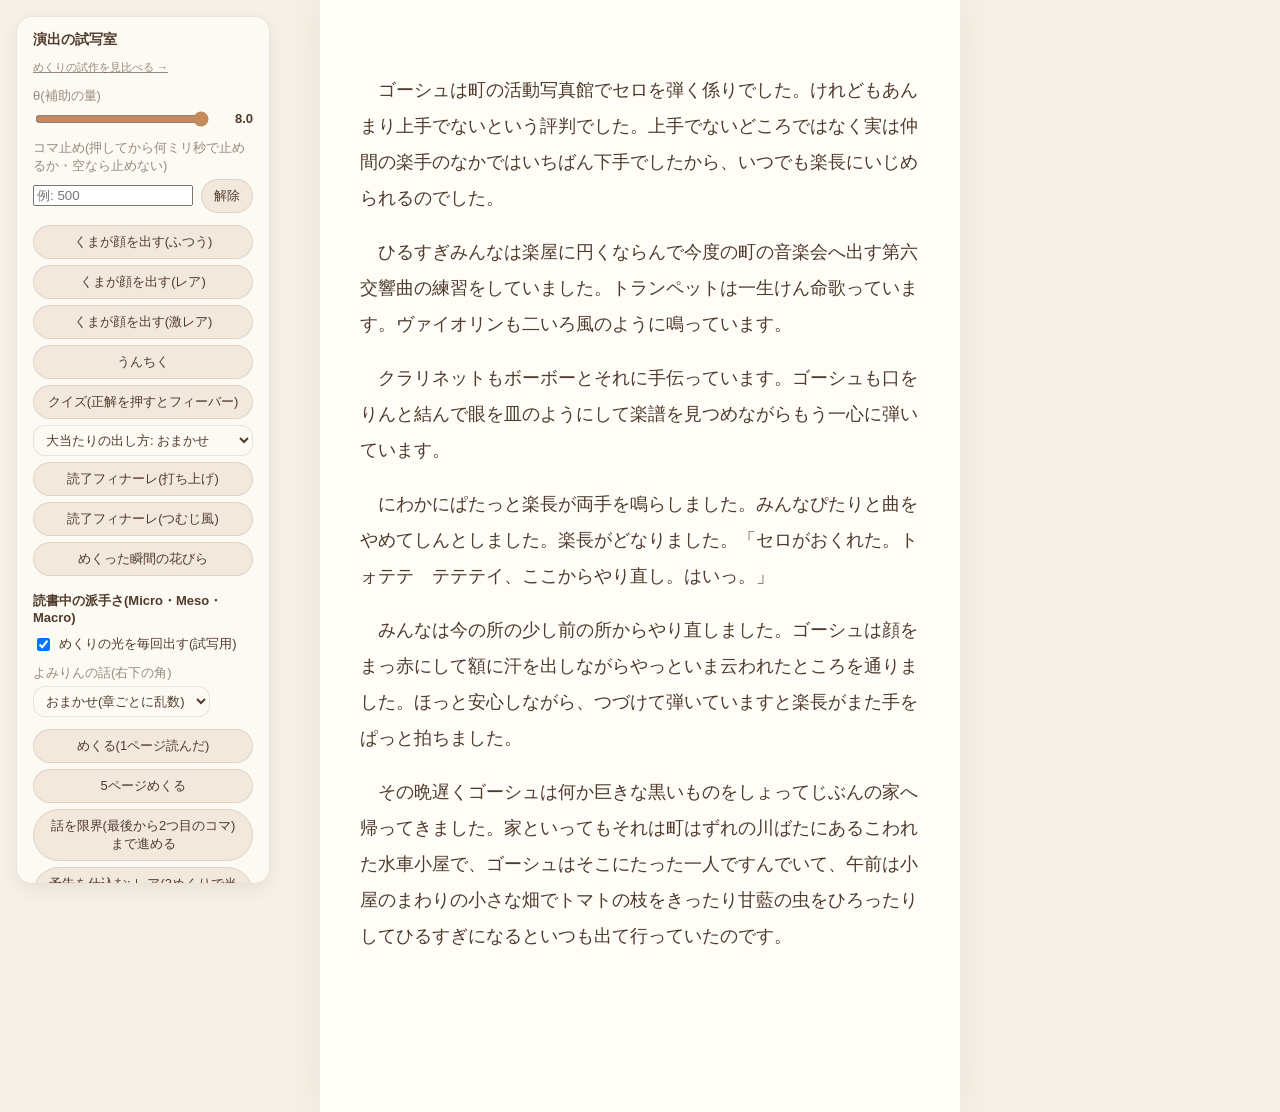
==== tools/preview/index.html @ f7ebdb57 "experiment: めくり演出の余白案と短い全画面案を比較する試写室" ====
<!doctype html>
<!--
  読書中の演出の試写室。拡張を入れずに、くまの動き(顔を出す・うんちく・クイズ正解・読了)を θ ごとに見る。

    python3 -m http.server 8000      (リポジトリの一番上で)
    → http://localhost:8000/tools/preview/

  ES モジュールなので file:// では開けない。動きを減らす設定は DevTools の Rendering →
  「Emulate CSS media feature prefers-reduced-motion」で試す。
-->
<html lang="ja">
  <head>
    <meta charset="utf-8" />
    <meta name="viewport" content="width=device-width, initial-scale=1" />
    <title>よみりん 演出の試写室</title>
    <style>
      :root {
        --bg: #f6f0e6;
        --paper: #fdfaf3;
        --ink: #4f3a2c;
        --muted: rgba(79, 58, 44, 0.58);
        --faint: rgba(79, 58, 44, 0.12);
        font-family: 'Hiragino Maru Gothic ProN', 'Zen Maru Gothic', 'M PLUS Rounded 1c', sans-serif;
        color: var(--ink);
      }
      body {
        margin: 0;
        background: var(--bg);
        min-height: 100vh;
      }
      .book {
        max-width: 640px;
        margin: 0 auto;
        padding: 72px 40px 140px;
        background: #fffdf8;
        min-height: 100vh;
        box-sizing: border-box;
        font-family: 'Hiragino Mincho ProN', 'Yu Mincho', serif;
        font-size: 18px;
        line-height: 2;
        box-shadow: 0 0 40px rgba(79, 58, 44, 0.08);
      }
      .book p {
        margin: 0 0 1em;
        text-indent: 1em;
      }
      .panel {
        position: fixed;
        left: 16px;
        top: 16px;
        width: 220px;
        background: var(--paper);
        border: 1px solid var(--faint);
        border-radius: 16px;
        box-shadow: 0 6px 18px rgba(79, 58, 44, 0.08);
        padding: 14px 16px 16px;
        font-size: 13px;
        max-height: calc(100vh - 64px);
        overflow: auto;
      }
      .panel h2 {
        margin: 16px 0 6px;
        font-size: 13px;
        font-weight: 700;
      }
      .check {
        display: flex !important;
        gap: 6px;
        align-items: center;
        color: var(--ink) !important;
      }
      .panel h1 {
        margin: 0 0 10px;
        font-size: 14px;
        font-weight: 700;
      }
      .panel label {
        display: block;
        color: var(--muted);
        margin: 10px 0 4px;
      }
      .theta {
        display: flex;
        align-items: center;
        gap: 8px;
      }
      .theta input {
        flex: 1;
        min-width: 0;
        accent-color: #c58a5c;
      }
      .theta output {
        width: 2.6em;
        text-align: right;
        font-variant-numeric: tabular-nums;
        font-weight: 700;
      }
      .tier {
        color: var(--muted);
        font-size: 12px;
        margin-top: 2px;
      }
      .buttons {
        display: grid;
        gap: 6px;
        margin-top: 12px;
      }
      button {
        font: inherit;
        color: var(--ink);
        background: #f3e8dc;
        border: 1px solid var(--faint);
        border-radius: 999px;
        padding: 7px 12px;
        cursor: pointer;
      }
      select {
        font: inherit;
        color: var(--ink);
        background: var(--paper);
        border: 1px solid var(--faint);
        border-radius: 12px;
        padding: 6px 8px;
      }
      button:hover {
        background: #ecd7c3;
      }
      .hint {
        color: var(--muted);
        font-size: 11px;
        line-height: 1.6;
        margin: 10px 0 0;
      }
    </style>
  </head>
  <body>
    <main class="book" id="book">
      <p>ゴーシュは町の活動写真館でセロを弾く係りでした。けれどもあんまり上手でないという評判でした。上手でないどころではなく実は仲間の楽手のなかではいちばん下手でしたから、いつでも楽長にいじめられるのでした。</p>
      <p>ひるすぎみんなは楽屋に円くならんで今度の町の音楽会へ出す第六交響曲の練習をしていました。トランペットは一生けん命歌っています。ヴァイオリンも二いろ風のように鳴っています。</p>
      <p>クラリネットもボーボーとそれに手伝っています。ゴーシュも口をりんと結んで眼を皿のようにして楽譜を見つめながらもう一心に弾いています。</p>
      <p>にわかにぱたっと楽長が両手を鳴らしました。みんなぴたりと曲をやめてしんとしました。楽長がどなりました。「セロがおくれた。トォテテ　テテテイ、ここからやり直し。はいっ。」</p>
      <p>みんなは今の所の少し前の所からやり直しました。ゴーシュは顔をまっ赤にして額に汗を出しながらやっといま云われたところを通りました。ほっと安心しながら、つづけて弾いていますと楽長がまた手をぱっと拍ちました。</p>
      <p>その晩遅くゴーシュは何か巨きな黒いものをしょってじぶんの家へ帰ってきました。家といってもそれは町はずれの川ばたにあるこわれた水車小屋で、ゴーシュはそこにたった一人ですんでいて、午前は小屋のまわりの小さな畑でトマトの枝をきったり甘藍の虫をひろったりしてひるすぎになるといつも出て行っていたのです。</p>
    </main>

    <aside class="panel">
      <h1>演出の試写室</h1>
      <p class="hint"><a href="./turn/" style="color:inherit">めくりの試作を見比べる →</a></p>
      <label for="theta">θ(補助の量)</label>
      <div class="theta">
        <input id="theta" type="range" min="0" max="8" step="0.1" value="8" />
        <output id="theta-out">8.0</output>
      </div>
      <div class="tier" id="tier"></div>
      <label for="freeze">コマ止め(押してから何ミリ秒で止めるか・空なら止めない)</label>
      <div class="theta">
        <input id="freeze" type="number" min="0" step="50" placeholder="例: 500" />
        <button id="thaw" type="button">解除</button>
      </div>
      <div class="buttons">
        <button id="peek" type="button">くまが顔を出す(ふつう)</button>
        <button id="peek-rare" type="button">くまが顔を出す(レア)</button>
        <button id="peek-epic" type="button">くまが顔を出す(激レア)</button>
        <button id="trivia" type="button">うんちく</button>
        <button id="quiz" type="button">クイズ(正解を押すとフィーバー)</button>
        <select id="variant" aria-label="大当たりの出し方">
          <option value="">大当たりの出し方: おまかせ</option>
          <option value="launch">大当たり: 打ち上げ(虹に乗る)</option>
          <option value="tornado">大当たり: つむじ風</option>
        </select>
        <button id="finale" type="button">読了フィナーレ(打ち上げ)</button>
        <button id="tornado" type="button">読了フィナーレ(つむじ風)</button>
        <button id="shower" type="button">めくった瞬間の花びら</button>
      </div>
      <h2>読書中の派手さ(Micro・Meso・Macro)</h2>
      <label class="check"><input id="flash-always" type="checkbox" checked /> めくりの光を毎回出す(試写用)</label>
      <label for="story">よみりんの話(右下の角)</label>
      <select id="story" aria-label="よみりんの話">
        <option value="">おまかせ(章ごとに乱数)</option>
      </select>
      <div class="tier" id="story-state"></div>
      <div class="buttons">
        <button id="advance" type="button">めくる(1ページ読んだ)</button>
        <button id="advance5" type="button">5ページめくる</button>
        <button id="story-limit" type="button">話を限界(最後から2つ目のコマ)まで進める</button>
        <button id="premo-rare" type="button">予告を仕込む: レア(3めくりで当たり)</button>
        <button id="premo-epic" type="button">予告を仕込む: 激レア(5めくりで当たり)</button>
        <button id="chapter" type="button">章の終わり(Macro)</button>
      </div>
      <p class="hint">最初のめくりで右下の角によみりんの話が現れ、そのあとはめくるたびに確率で1コマ進み(何もない回もある)、縁の色が少しずつ育ちます(読んでいる間は動きません)。話は最後から2つ目のコマで止まって待ちます。予告は話の近くに、金の星 → くまの耳 → 虹のかけら。章の終わりで話がオチて(弾ける・崩れる・飛んでいく・仕上がる・寝たまま…)「章 読了!!」。h キーでこのパネルを隠せます。</p>
      <p class="hint">θ が 6.4 以上で打ち上げ(クイズは半分の確率でつむじ風)、4.4 以上で大ジャンプ、2.8 以上でぴょんぴょん、それ未満は寝そべって読むだけ。θ=0 では何も出ません。コマ止めで止まった画面は、どこかを押すと解除されます。</p>
    </aside>

    <script type="module" src="./preview.js"></script>
  </body>
</html>
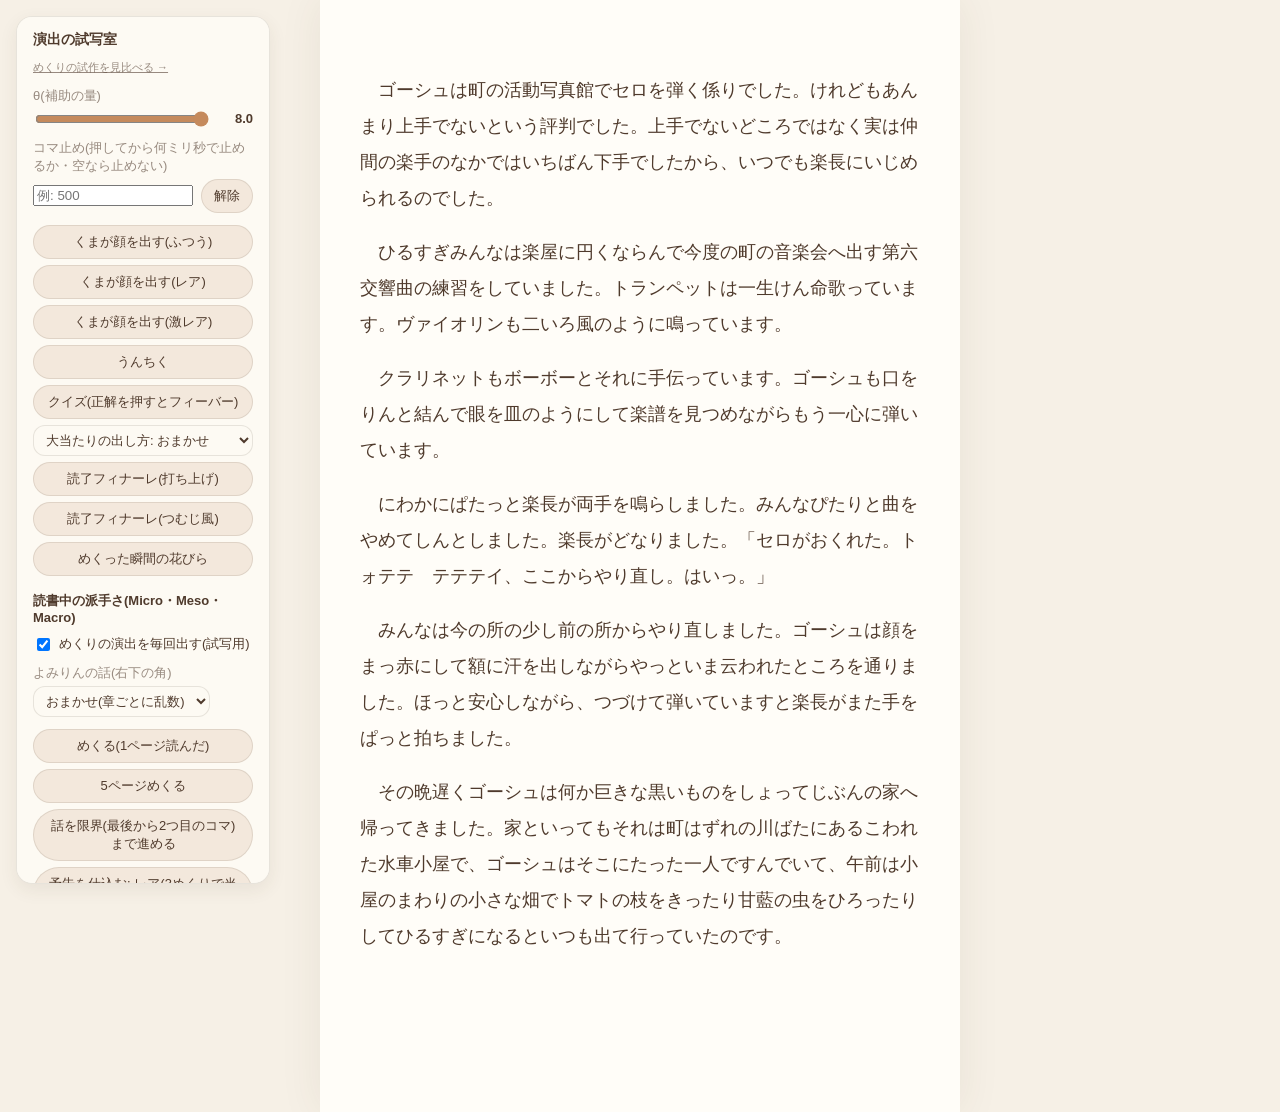
==== commit 7df7fbdf: "めくりの光を、めくりの演出に替える。置き場所はダッシュボードで本人が選ぶ(既定は余白に広げる・画面いっぱいなら本文の上は 0.36 秒まで)。雰囲気はまだ決めず、ふだんの型 (v0.32) #43 の" ====
--- a/tools/preview/index.html
+++ b/tools/preview/index.html
@@ -173,7 +173,7 @@
         <button id="shower" type="button">めくった瞬間の花びら</button>
       </div>
       <h2>読書中の派手さ(Micro・Meso・Macro)</h2>
-      <label class="check"><input id="flash-always" type="checkbox" checked /> めくりの光を毎回出す(試写用)</label>
+      <label class="check"><input id="flash-always" type="checkbox" checked /> めくりの演出を毎回出す(試写用)</label>
       <label for="story">よみりんの話(右下の角)</label>
       <select id="story" aria-label="よみりんの話">
         <option value="">おまかせ(章ごとに乱数)</option>
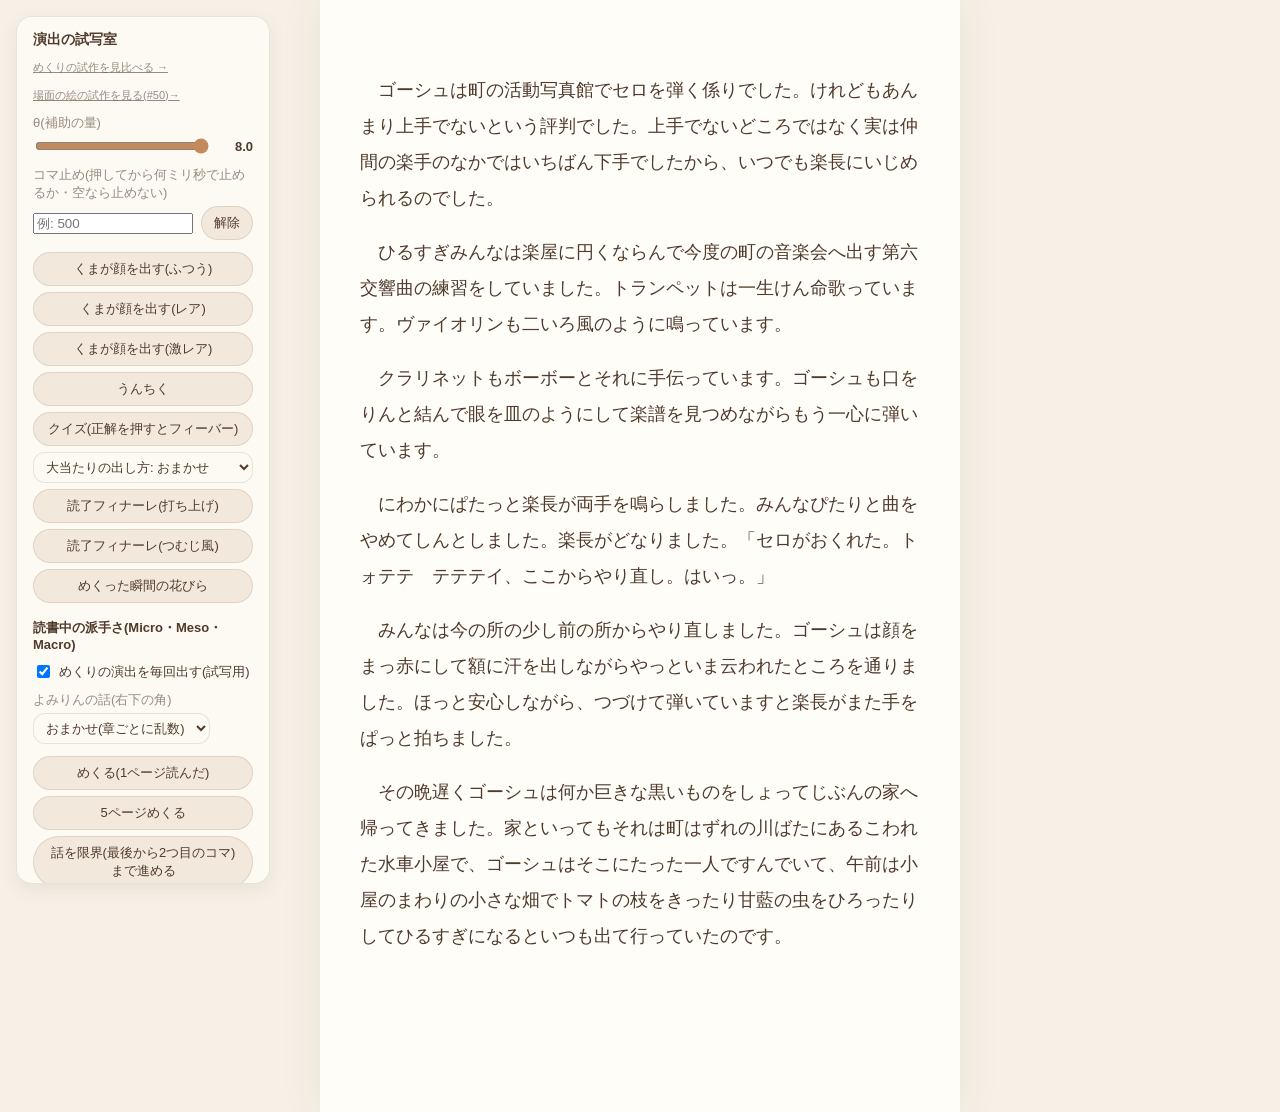
==== commit f7bb73f4: "場面の絵の試写室: Claude が書く形のデータ(SVG の path と色の名前)に、端末の画風を掛けて段ごとに見せる #34 の絵を画像生成ではなく、形のデータ+決まったフィルタ(色鉛筆・水彩・" ====
--- a/tools/preview/index.html
+++ b/tools/preview/index.html
@@ -146,6 +146,7 @@
     <aside class="panel">
       <h1>演出の試写室</h1>
       <p class="hint"><a href="./turn/" style="color:inherit">めくりの試作を見比べる →</a></p>
+      <p class="hint"><a href="./scene/" style="color:inherit">場面の絵の試作を見る(#50)→</a></p>
       <label for="theta">θ(補助の量)</label>
       <div class="theta">
         <input id="theta" type="range" min="0" max="8" step="0.1" value="8" />
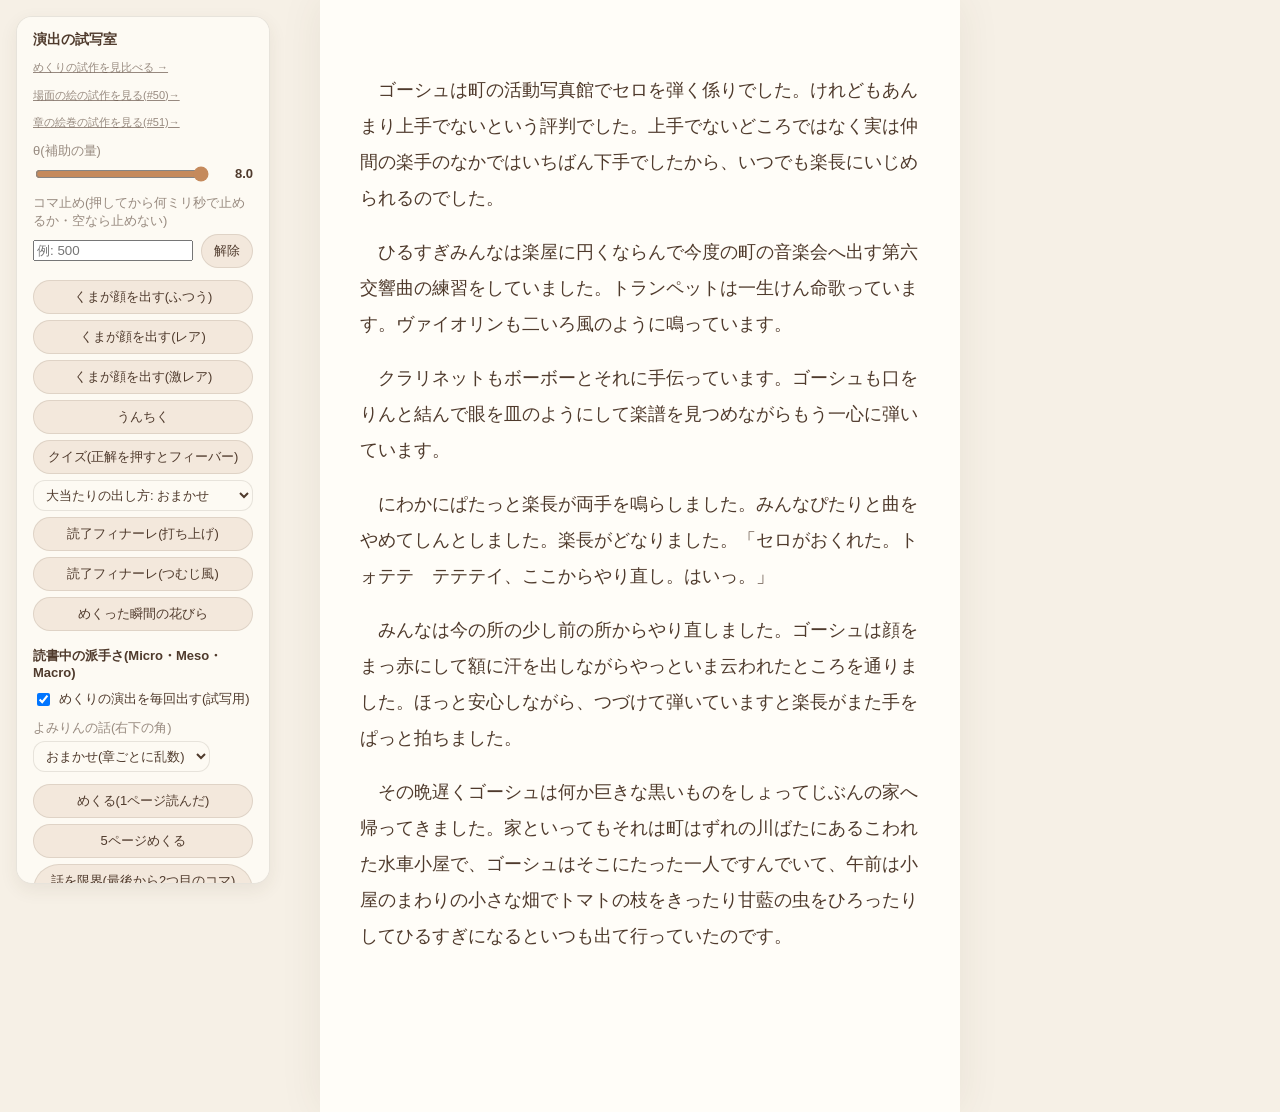
==== commit 63c5d1fa: "章の絵巻の試写室: 読み進めた話を踏まえて場面を読み取り、場面ごとに区画が増え、新しく出た物が描き足される - emaki.js: 端末の側の決まり(読み取りの区切り・送るもの・本文の語句による門・本" ====
--- a/tools/preview/index.html
+++ b/tools/preview/index.html
@@ -147,6 +147,7 @@
       <h1>演出の試写室</h1>
       <p class="hint"><a href="./turn/" style="color:inherit">めくりの試作を見比べる →</a></p>
       <p class="hint"><a href="./scene/" style="color:inherit">場面の絵の試作を見る(#50)→</a></p>
+      <p class="hint"><a href="./emaki/" style="color:inherit">章の絵巻の試作を見る(#51)→</a></p>
       <label for="theta">θ(補助の量)</label>
       <div class="theta">
         <input id="theta" type="range" min="0" max="8" step="0.1" value="8" />
